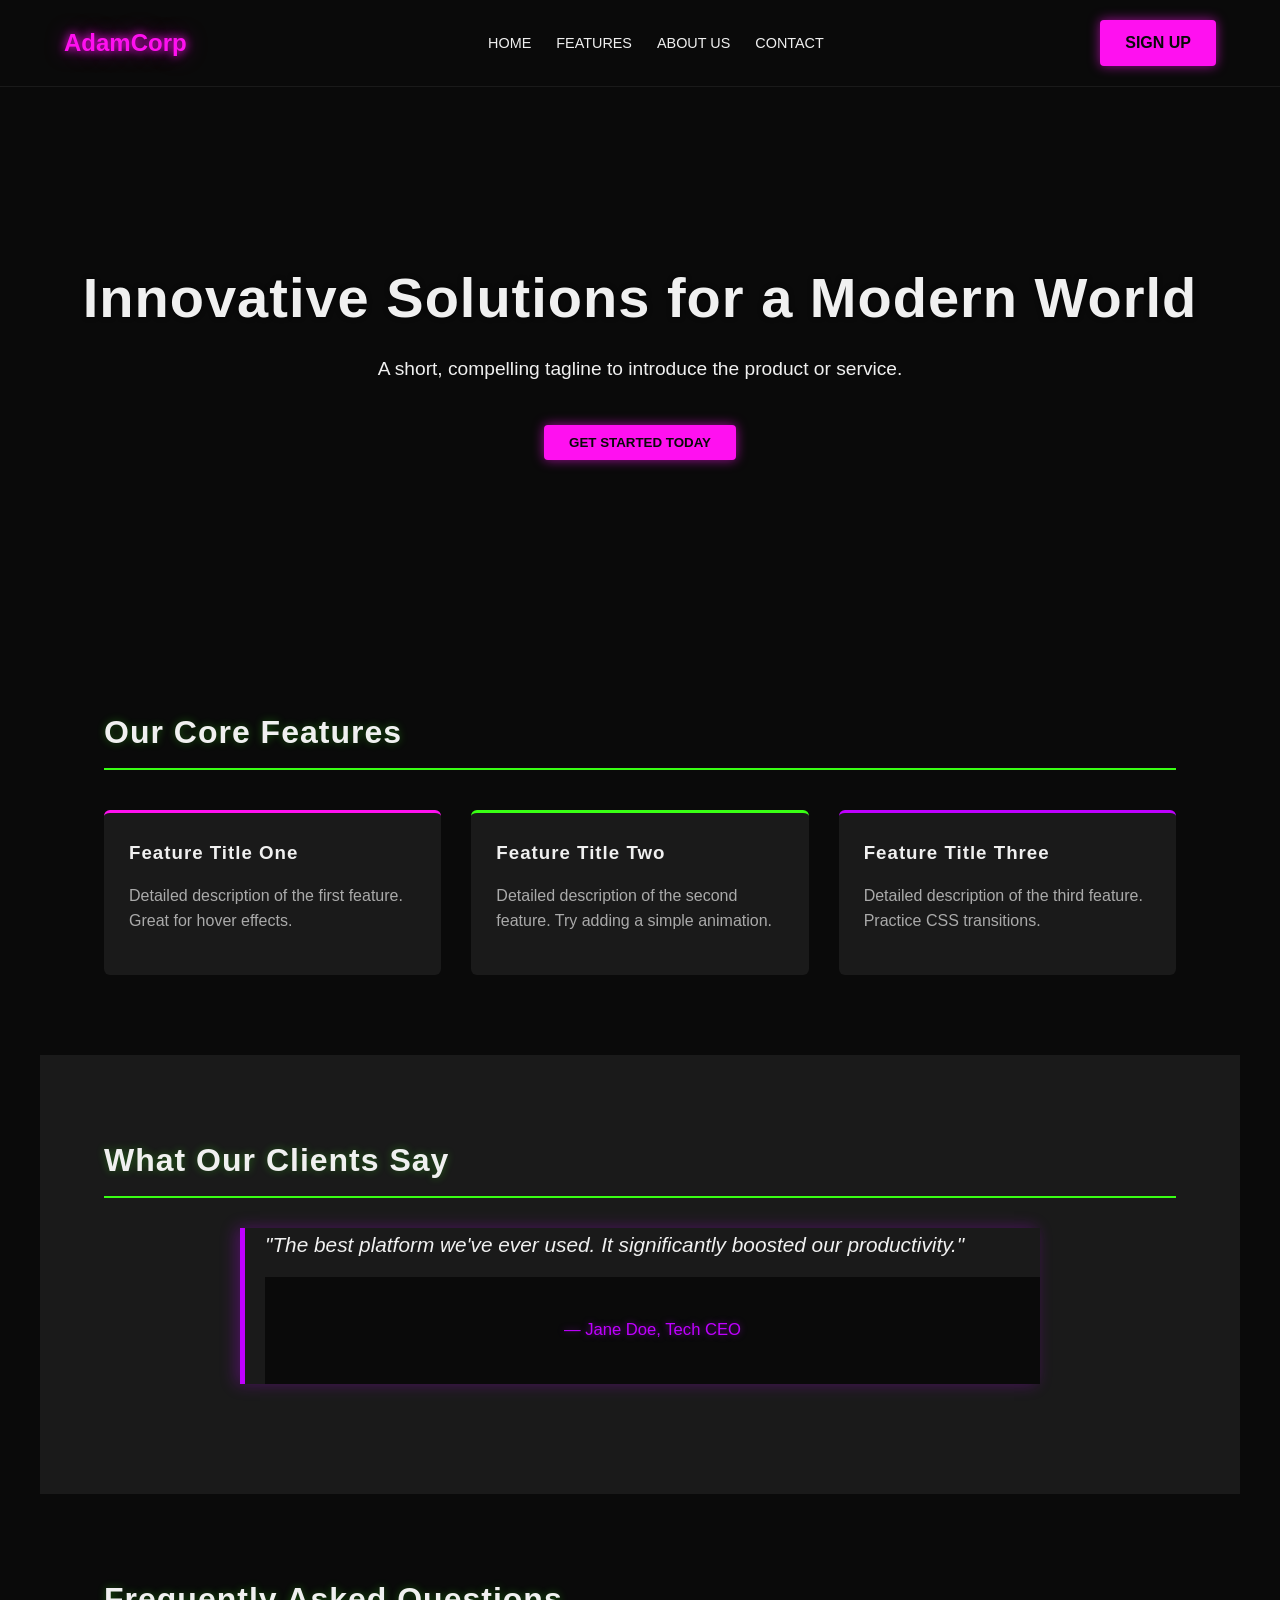
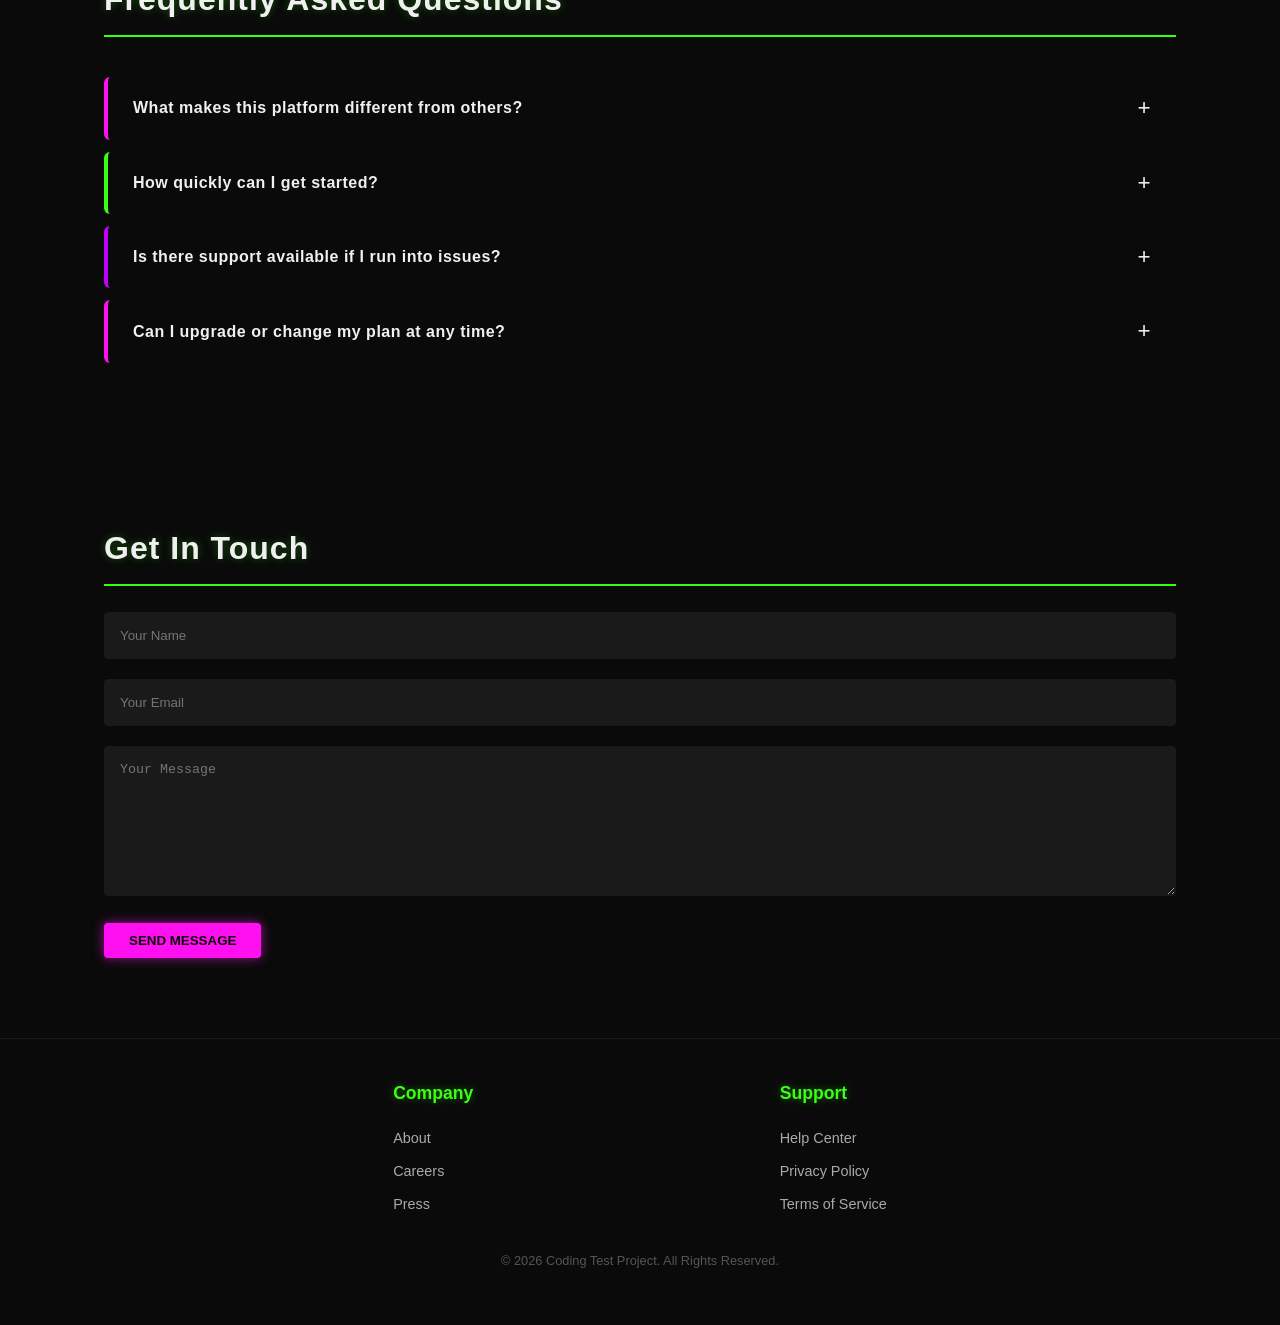
==== index.html @ 5b5d6c8f "c" ====
<!DOCTYPE html>
<html lang="en">
<head>
    <meta charset="UTF-8">
    <meta name="viewport" content="width=device-width, initial-scale=1.0">
    <title>Coding Practice Site</title>
    <link rel="stylesheet" href="style.css">

    <!-- FullStory Snippet -->
    <script>
        window['_fs_host'] = 'fullstory.com';
        window['_fs_script'] = 'edge.fullstory.com/s/fs.js';
        window['_fs_org'] = 'o-1DK6AA-na1';
        window['_fs_namespace'] = 'FS';
        !function(m,n,e,t,l,o,g,y){var s,f,a=function(h){
        return!(h in m)||(m.console&&m.console.log&&m.console.log('FullStory namespace conflict. Please set window["_fs_namespace"].'),!1)}(e)
        ;function p(b){var h,d=[];function j(){h&&(d.forEach((function(b){var d;try{d=b[h[0]]&&b[h[0]](h[1])}catch(h){return void(b[3]&&b[3](h))}
        d&&d.then?d.then(b[2],b[3]):b[2]&&b[2](d)})),d.length=0)}function r(b){return function(d){h||(h=[b,d],j())}}return b(r(0),r(1)),{
        then:function(b,h){return p((function(r,i){d.push([b,h,r,i]),j()}))}}}a&&(g=m[e]=function(){var b=function(b,d,j,r){function i(i,c){
        h(b,d,j,i,c,r)}r=r||2;var c,u=/Async$/;return u.test(b)?(b=b.replace(u,""),"function"==typeof Promise?new Promise(i):p(i)):h(b,d,j,c,c,r)}
        ;function h(h,d,j,r,i,c){return b._api?b._api(h,d,j,r,i,c):(b.q&&b.q.push([h,d,j,r,i,c]),null)}return b.q=[],b}(),y=function(b){function h(h){
        "function"==typeof h[4]&&h[4](new Error(b))}var d=g.q;if(d){for(var j=0;j<d.length;j++)h(d[j]);d.length=0,d.push=h}},function(){
        (o=n.createElement(t)).async=!0,o.crossOrigin="anonymous",o.src="https://"+l,o.onerror=function(){y("Error loading "+l)}
        ;var b=n.getElementsByTagName(t)[0];b&&b.parentNode?b.parentNode.insertBefore(o,b):n.head.appendChild(o)}(),function(){function b(){}
        function h(b,h,d){g(b,h,d,1)}function d(b,d,j){h("setProperties",{type:b,properties:d},j)}function j(b,h){d("user",b,h)}function r(b,h,d){j({
        uid:b},d),h&&j(h,d)}g.identify=r,g.setUserVars=j,g.identifyAccount=b,g.clearUserCookie=b,g.setVars=d,g.event=function(b,d,j){h("trackEvent",{
        name:b,properties:d},j)},g.anonymize=function(){r(!1)},g.shutdown=function(){h("shutdown")},g.restart=function(){h("restart")},
        g.log=function(b,d){h("log",{level:b,msg:d})},g.consent=function(b){h("setIdentity",{consent:!arguments.length||b})}}(),s="fetch",
        f="XMLHttpRequest",g._w={},g._w[f]=m[f],g._w[s]=m[s],m[s]&&(m[s]=function(){return g._w[s].apply(this,arguments)}),g._v="2.0.0")
        }(window,document,window._fs_namespace,"script",window._fs_script);
    </script>
</head>
<body>

    <header data-section="site-header">
        <div class="logo" data-id="logo">AdamCorp</div>
        <nav data-component="navigation" data-id="main-nav">
            <ul data-id="nav-list">
                <li><a href="#home"     data-component="link" data-id="home"     data-position="1">Home</a></li>
                <li><a href="#features" data-component="link" data-id="features" data-position="2">Features</a></li>
                <li><a href="#about"    data-component="link" data-id="about-us" data-position="3">About Us</a></li>
                <li><a href="#contact"  data-component="link" data-id="contact"  data-position="4">Contact</a></li>
            </ul>
        </nav>
        <a href="signup.html" class="cta-header" data-component="button" data-id="sign-up">Sign Up</a>
    </header>

    <main>

        <section id="home" class="hero" data-section="hero">
            <h1 data-id="hero-headline">Innovative Solutions for a Modern World</h1>
            <p data-id="hero-tagline">A short, compelling tagline to introduce the product or service.</p>
            <button class="cta-primary" data-component="button" data-id="get-started">Get Started Today</button>
        </section>

        <section id="features" class="section-padded" data-section="features">
            <h2 data-id="section-title">Our Core Features</h2>
            <div class="feature-grid" data-id="feature-list">
                <article class="feature-card" data-component="card" data-id="feature-title-one" data-position="1">
                    <h3 data-id="card-title">Feature Title One</h3>
                    <p data-id="card-description">Detailed description of the first feature. Great for hover effects.</p>
                </article>
                <article class="feature-card" data-component="card" data-id="feature-title-two" data-position="2">
                    <h3 data-id="card-title">Feature Title Two</h3>
                    <p data-id="card-description">Detailed description of the second feature. Try adding a simple animation.</p>
                </article>
                <article class="feature-card" data-component="card" data-id="feature-title-three" data-position="3">
                    <h3 data-id="card-title">Feature Title Three</h3>
                    <p data-id="card-description">Detailed description of the third feature. Practice CSS transitions.</p>
                </article>
            </div>
        </section>

        <section id="about" class="section-padded bg-light" data-section="testimonials">
            <h2 data-id="section-title">What Our Clients Say</h2>
            <blockquote class="testimonial" data-component="card" data-id="jane-doe-testimonial" data-position="1">
                "The best platform we've ever used. It significantly boosted our productivity."
                <footer data-id="attribution">— Jane Doe, Tech CEO</footer>
            </blockquote>
        </section>

        <section id="faq" class="section-padded" data-section="faq">
            <h2 data-id="section-title">Frequently Asked Questions</h2>
            <div class="accordion" data-id="faq-list">
                <div class="accordion-item"
                    data-component="accordion"
                    data-id="what-makes-platform-different"
                    data-position="1"
                    data-state="collapsed">
                    <button class="accordion-btn" data-component="button" data-id="accordion-trigger">
                        What makes this platform different from others?
                        <span class="accordion-icon">+</span>
                    </button>
                    <div class="accordion-content" data-id="accordion-content">
                        <p>Our platform is built with performance and simplicity in mind. Unlike other solutions, we focus on delivering a seamless experience without unnecessary complexity — so your team can focus on what actually matters.</p>
                    </div>
                </div>
                <div class="accordion-item"
                    data-component="accordion"
                    data-id="how-quickly-get-started"
                    data-position="2"
                    data-state="collapsed">
                    <button class="accordion-btn" data-component="button" data-id="accordion-trigger">
                        How quickly can I get started?
                        <span class="accordion-icon">+</span>
                    </button>
                    <div class="accordion-content" data-id="accordion-content">
                        <p>Most users are up and running within minutes. Our onboarding process is straightforward, and our documentation covers everything you need from initial setup through to advanced configuration.</p>
                    </div>
                </div>
                <div class="accordion-item"
                    data-component="accordion"
                    data-id="is-there-support-available"
                    data-position="3"
                    data-state="collapsed">
                    <button class="accordion-btn" data-component="button" data-id="accordion-trigger">
                        Is there support available if I run into issues?
                        <span class="accordion-icon">+</span>
                    </button>
                    <div class="accordion-content" data-id="accordion-content">
                        <p>Absolutely. We offer dedicated support via our help centre, live chat, and email. Our team typically responds within a few hours, and our community forum is active around the clock.</p>
                    </div>
                </div>
                <div class="accordion-item"
                    data-component="accordion"
                    data-id="can-i-upgrade-or-change-plan"
                    data-position="4"
                    data-state="collapsed">
                    <button class="accordion-btn" data-component="button" data-id="accordion-trigger">
                        Can I upgrade or change my plan at any time?
                        <span class="accordion-icon">+</span>
                    </button>
                    <div class="accordion-content" data-id="accordion-content">
                        <p>Yes, plans are fully flexible. You can upgrade, downgrade, or cancel at any time from your account settings. Changes take effect immediately, and any unused credit is automatically applied to your next billing cycle.</p>
                    </div>
                </div>
            </div>
        </section>

        <section id="contact" class="section-padded" data-section="contact">
            <h2 data-id="section-title">Get In Touch</h2>
            <form id="contact-form" data-component="form" data-id="contact-form">
                <input type="text"   placeholder="Your Name"    required data-id="name-input">
                <input type="email"  placeholder="Your Email"   required data-id="email-input">
                <textarea placeholder="Your Message" data-id="message-input"></textarea>
                <button type="submit" class="cta-primary" data-component="button" data-id="send-message">Send Message</button>
            </form>
        </section>

    </main>

    <footer data-section="site-footer">
        <div class="footer-links" data-id="footer-links">
            <div class="footer-col" data-component="navigation" data-id="company-nav">
                <h4 data-id="nav-title">Company</h4>
                <ul data-id="nav-list">
                    <li><a href="#" data-component="link" data-id="about"    data-position="1">About</a></li>
                    <li><a href="#" data-component="link" data-id="careers"  data-position="2">Careers</a></li>
                    <li><a href="#" data-component="link" data-id="press"    data-position="3">Press</a></li>
                </ul>
            </div>
            <div class="footer-col" data-component="navigation" data-id="support-nav">
                <h4 data-id="nav-title">Support</h4>
                <ul data-id="nav-list">
                    <li><a href="#" data-component="link" data-id="help-center"      data-position="1">Help Center</a></li>
                    <li><a href="#" data-component="link" data-id="privacy-policy"   data-position="2">Privacy Policy</a></li>
                    <li><a href="#" data-component="link" data-id="terms-of-service" data-position="3">Terms of Service</a></li>
                </ul>
            </div>
        </div>
        <div class="copyright" data-id="copyright">
            <p>&copy; 2026 Coding Test Project. All Rights Reserved.</p>
        </div>
    </footer>

    <script src="script.js"></script>

    <!-- FullStory Guides and Surveys -->
    <script>
    (function (w, d, s) {
        var a = d.getElementsByTagName('head')[0];
        var r = d.createElement('script');
        r.async = 1;
        r.src = s;
        r.setAttribute('id', 'usetifulScript');
        r.dataset.orgId = "o-1DK6AA-na1";
        r.dataset.apiHostname = "https://guides.fullstory.com";
        a.appendChild(r);
    })(window, document, "https://guides.fullstory.com/dist/gs.js");
    </script>
</body>
</html>
---- style.css ----
/* ----------------------------------
   1. GLOBAL VARIABLES & RESET
---------------------------------- */
:root {
    /* Neon Color Palette */
    --color-dark: #0a0a0a;        /* Main background (Deep black) */
    --color-medium-dark: #1a1a1a; /* Section background/Borders */
    --color-light: #F0F0F0;       /* Main text (Off-white) */
    --color-neon-pink: #FF10F0;   /* Neon pink (primary accent) */
    --color-neon-green: #39FF14;  /* Neon green (secondary accent) */
    --color-neon-purple: #BF00FF; /* Neon purple (tertiary accent) */
    --color-accent: var(--color-neon-pink);
    --font-primary: 'Arial', sans-serif;
}

* {
    box-sizing: border-box;
    margin: 0;
    padding: 0;
}

body {
    font-family: var(--font-primary);
    background-color: var(--color-dark);
    color: var(--color-light);
    line-height: 1.6;
}

/* Base Typography */
h1, h2, h3 {
    margin-bottom: 0.8em;
    color: var(--color-light);
    letter-spacing: 1px;
}

h1 { font-size: 2.8em; }
h2 { font-size: 2.0em; border-bottom: 2px solid var(--color-neon-green); padding-bottom: 10px; text-shadow: 0 0 8px rgba(57, 255, 20, 0.3); }
p { margin-bottom: 1em; color: #AAAAAA; /* Slightly subdued for body text */ }

a {
    color: var(--color-accent);
    text-decoration: none;
    transition: color 0.3s;
}

a:hover {
    color: var(--color-light);
}

/* Reusable Padding Class */
.section-padded {
    padding: 80px 5%;
    max-width: 1200px;
    margin: 0 auto;
}

/* ----------------------------------
   2. HEADER & NAVIGATION STYLES
---------------------------------- */
header {
    background-color: var(--color-dark);
    border-bottom: 1px solid var(--color-medium-dark);
    display: flex;
    justify-content: space-between;
    align-items: center;
    padding: 20px 5%;
}

.logo {
    font-size: 1.5em;
    font-weight: bold;
    color: var(--color-neon-pink);
    text-shadow: 0 0 10px var(--color-neon-pink), 0 0 20px rgba(255, 16, 240, 0.5);
}

nav ul {
    list-style: none;
    display: flex;
}

nav ul li {
    margin-left: 25px;
}

nav ul li a {
    color: var(--color-light);
    text-transform: uppercase;
    font-size: 0.9em;
}

nav ul li a:hover {
    color: var(--color-neon-purple);
    text-shadow: 0 0 8px var(--color-neon-purple);
}

/* ----------------------------------
   3. CTA BUTTON STYLES
---------------------------------- */
.cta-header, .cta-primary {
    background-color: var(--color-neon-pink);
    color: var(--color-dark);
    padding: 10px 25px;
    border: none;
    border-radius: 4px;
    cursor: pointer;
    font-weight: bold;
    text-transform: uppercase;
    transition: background-color 0.3s, box-shadow 0.3s;
    box-shadow: 0 0 12px rgba(255, 16, 240, 0.6);
}

.cta-primary:hover, .cta-header:hover {
    background-color: var(--color-neon-purple);
    box-shadow: 0 0 20px rgba(191, 0, 255, 0.8);
}

/* ----------------------------------
   4. HERO SECTION
---------------------------------- */
.hero {
    background: url('placeholder-dark-image.jpg') no-repeat center center/cover;
    height: 60vh; /* Viewport height */
    display: flex;
    flex-direction: column;
    justify-content: center;
    align-items: center;
    text-align: center;
    padding: 20px;
}

.hero h1 {
    font-size: 3.5em;
    margin-bottom: 0.2em;
    text-shadow: 0 0 5px rgba(0, 0, 0, 0.7); /* Adds contrast over image */
}

.hero p {
    font-size: 1.2em;
    margin-bottom: 40px;
    color: var(--color-light);
}

/* ----------------------------------
   5. FEATURES/CONTENT SECTIONS
---------------------------------- */
.bg-light {
    background-color: var(--color-medium-dark);
}

.feature-grid {
    display: grid;
    grid-template-columns: repeat(auto-fit, minmax(300px, 1fr)); /* Responsive grid */
    gap: 30px;
    margin-top: 40px;
}

.feature-card {
    background-color: var(--color-medium-dark);
    padding: 25px;
    border-radius: 6px;
    border-top: 3px solid var(--color-neon-pink);
    transition: transform 0.3s, box-shadow 0.3s;
}

.feature-card:nth-child(1) { border-top-color: var(--color-neon-pink); }
.feature-card:nth-child(2) { border-top-color: var(--color-neon-green); }
.feature-card:nth-child(3) { border-top-color: var(--color-neon-purple); }

.feature-card:hover {
    transform: translateY(-5px);
}

.feature-card:nth-child(1):hover { box-shadow: 0 4px 20px rgba(255, 16, 240, 0.3); }
.feature-card:nth-child(2):hover { box-shadow: 0 4px 20px rgba(57, 255, 20, 0.3); }
.feature-card:nth-child(3):hover { box-shadow: 0 4px 20px rgba(191, 0, 255, 0.3); }

/* Testimonial Style */
.testimonial {
    font-style: italic;
    font-size: 1.3em;
    margin: 30px auto;
    max-width: 800px;
    padding-left: 20px;
    border-left: 5px solid var(--color-neon-purple);
    box-shadow: -4px 0 15px rgba(191, 0, 255, 0.3);
}

.testimonial footer {
    margin-top: 15px;
    font-size: 0.8em;
    font-style: normal;
    color: var(--color-neon-purple);
    text-shadow: 0 0 6px rgba(191, 0, 255, 0.5);
}

.image-full-width {
    width: 100%;
    max-height: 400px;
    object-fit: cover;
    margin-top: 40px;
    border: 1px solid var(--color-neon-green);
    box-shadow: 0 0 15px rgba(57, 255, 20, 0.25);
}

/* ----------------------------------
   6. ACCORDION
---------------------------------- */
.accordion {
    margin-top: 40px;
    display: flex;
    flex-direction: column;
    gap: 12px;
}

.accordion-item {
    border-radius: 6px;
    overflow: hidden;
    border-left: 4px solid var(--color-neon-pink);
    background-color: var(--color-dark);
    transition: box-shadow 0.3s;
}

.accordion-item:nth-child(2) { border-left-color: var(--color-neon-green); }
.accordion-item:nth-child(3) { border-left-color: var(--color-neon-purple); }
.accordion-item:nth-child(4) { border-left-color: var(--color-neon-pink); }

.accordion-item.open:nth-child(1) { box-shadow: -4px 0 20px rgba(255, 16, 240, 0.4), 0 4px 20px rgba(255, 16, 240, 0.15); }
.accordion-item.open:nth-child(2) { box-shadow: -4px 0 20px rgba(57, 255, 20, 0.4), 0 4px 20px rgba(57, 255, 20, 0.15); }
.accordion-item.open:nth-child(3) { box-shadow: -4px 0 20px rgba(191, 0, 255, 0.4), 0 4px 20px rgba(191, 0, 255, 0.15); }
.accordion-item.open:nth-child(4) { box-shadow: -4px 0 20px rgba(255, 16, 240, 0.4), 0 4px 20px rgba(255, 16, 240, 0.15); }

.accordion-btn {
    width: 100%;
    background: none;
    border: none;
    color: var(--color-light);
    padding: 20px 25px;
    text-align: left;
    font-size: 1em;
    font-weight: bold;
    cursor: pointer;
    display: flex;
    justify-content: space-between;
    align-items: center;
    letter-spacing: 0.5px;
    transition: color 0.3s;
}

.accordion-item:nth-child(1) .accordion-btn:hover { color: var(--color-neon-pink); }
.accordion-item:nth-child(2) .accordion-btn:hover { color: var(--color-neon-green); }
.accordion-item:nth-child(3) .accordion-btn:hover { color: var(--color-neon-purple); }
.accordion-item:nth-child(4) .accordion-btn:hover { color: var(--color-neon-pink); }

.accordion-icon {
    font-size: 1.4em;
    font-weight: 300;
    transition: transform 0.3s, color 0.3s;
    line-height: 1;
}

.accordion-item.open .accordion-icon {
    transform: rotate(45deg);
}

.accordion-item:nth-child(1).open .accordion-icon { color: var(--color-neon-pink); }
.accordion-item:nth-child(2).open .accordion-icon { color: var(--color-neon-green); }
.accordion-item:nth-child(3).open .accordion-icon { color: var(--color-neon-purple); }
.accordion-item:nth-child(4).open .accordion-icon { color: var(--color-neon-pink); }

.accordion-content {
    max-height: 0;
    overflow: hidden;
    transition: max-height 0.4s ease, padding 0.3s ease;
    padding: 0 25px;
}

.accordion-item.open .accordion-content {
    max-height: 300px;
    padding: 0 25px 20px;
}

/* ----------------------------------
   8. SIGNUP PAGE
---------------------------------- */
.signup-main {
    min-height: calc(100vh - 140px);
    display: flex;
    align-items: center;
    justify-content: center;
    padding: 60px 5%;
}

.signup-card {
    background-color: var(--color-medium-dark);
    border-radius: 10px;
    padding: 50px 45px;
    width: 100%;
    max-width: 520px;
    border-top: 3px solid var(--color-neon-pink);
    box-shadow: 0 0 40px rgba(255, 16, 240, 0.1);
}

.signup-heading {
    font-size: 2em;
    margin-bottom: 0.3em;
    color: var(--color-light);
}

.signup-subtext {
    color: #AAAAAA;
    margin-bottom: 35px;
    font-size: 0.95em;
}

.form-group {
    margin-bottom: 22px;
}

.form-group label {
    display: block;
    margin-bottom: 7px;
    font-size: 0.85em;
    text-transform: uppercase;
    letter-spacing: 0.8px;
    color: #AAAAAA;
}

.form-group input {
    width: 100%;
    padding: 14px 16px;
    background-color: var(--color-dark);
    border: 1px solid #333333;
    color: var(--color-light);
    border-radius: 5px;
    font-size: 0.95em;
    transition: border-color 0.3s, box-shadow 0.3s;
    outline: none;
}

.form-group:nth-child(odd) input:focus {
    border-color: var(--color-neon-pink);
    box-shadow: 0 0 0 3px rgba(255, 16, 240, 0.15), 0 0 12px rgba(255, 16, 240, 0.2);
}

.form-group:nth-child(even) input:focus {
    border-color: var(--color-neon-green);
    box-shadow: 0 0 0 3px rgba(57, 255, 20, 0.15), 0 0 12px rgba(57, 255, 20, 0.2);
}

.form-group:nth-child(5) input:focus,
.form-group:nth-child(6) input:focus {
    border-color: var(--color-neon-purple);
    box-shadow: 0 0 0 3px rgba(191, 0, 255, 0.15), 0 0 12px rgba(191, 0, 255, 0.2);
}

.form-checkbox {
    display: flex;
    align-items: flex-start;
    gap: 12px;
    margin-bottom: 28px;
}

.form-checkbox input[type="checkbox"] {
    margin-top: 3px;
    accent-color: var(--color-neon-pink);
    width: 16px;
    height: 16px;
    flex-shrink: 0;
    cursor: pointer;
}

.form-checkbox label {
    font-size: 0.85em;
    color: #AAAAAA;
    line-height: 1.5;
}

.signup-submit {
    width: 100%;
    padding: 14px;
    font-size: 1em;
}

.signup-login-link {
    text-align: center;
    margin-top: 24px;
    margin-bottom: 0;
    font-size: 0.9em;
    color: #AAAAAA;
}

/* ----------------------------------
   9. CONTACT FORM
---------------------------------- */
#contact-form input,
#contact-form textarea {
    width: 100%;
    padding: 15px;
    margin-bottom: 20px;
    background-color: var(--color-medium-dark);
    border: 1px solid var(--color-medium-dark);
    color: var(--color-light);
    border-radius: 4px;
}

#contact-form textarea {
    resize: vertical;
    min-height: 150px;
}

/* ----------------------------------
   10. FOOTER STYLES
---------------------------------- */
footer {
    background-color: var(--color-dark);
    border-top: 1px solid var(--color-medium-dark);
    padding: 40px 5%;
    text-align: center;
}

.footer-links {
    display: flex;
    justify-content: space-around;
    max-width: 800px;
    margin: 0 auto 30px;
    text-align: left;
}

.footer-col h4 {
    color: var(--color-neon-green);
    margin-bottom: 15px;
    font-size: 1.1em;
    text-shadow: 0 0 8px rgba(57, 255, 20, 0.4);
}

.footer-col ul {
    list-style: none;
}

.footer-col ul li a {
    color: #AAAAAA;
    display: block;
    padding: 5px 0;
    font-size: 0.9em;
}

.copyright p {
    margin-top: 20px;
    font-size: 0.8em;
    color: #555555;
}
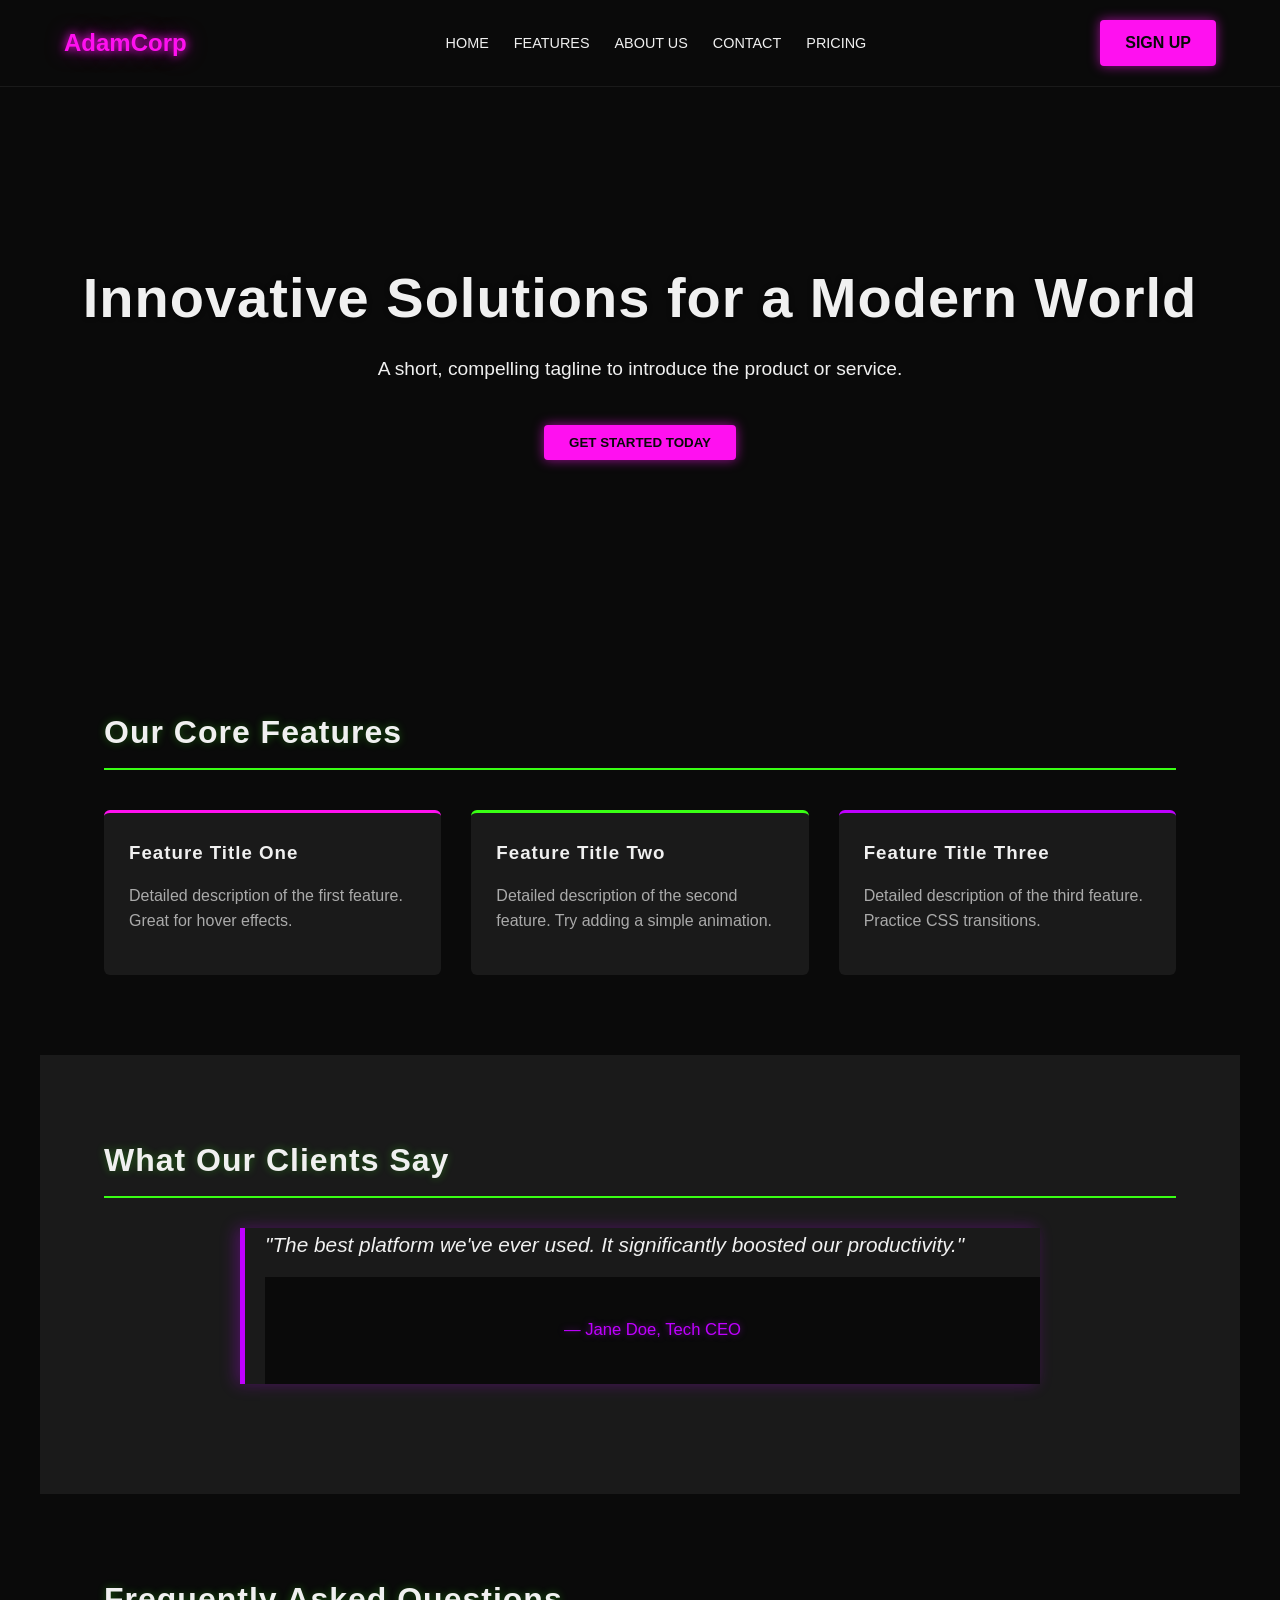
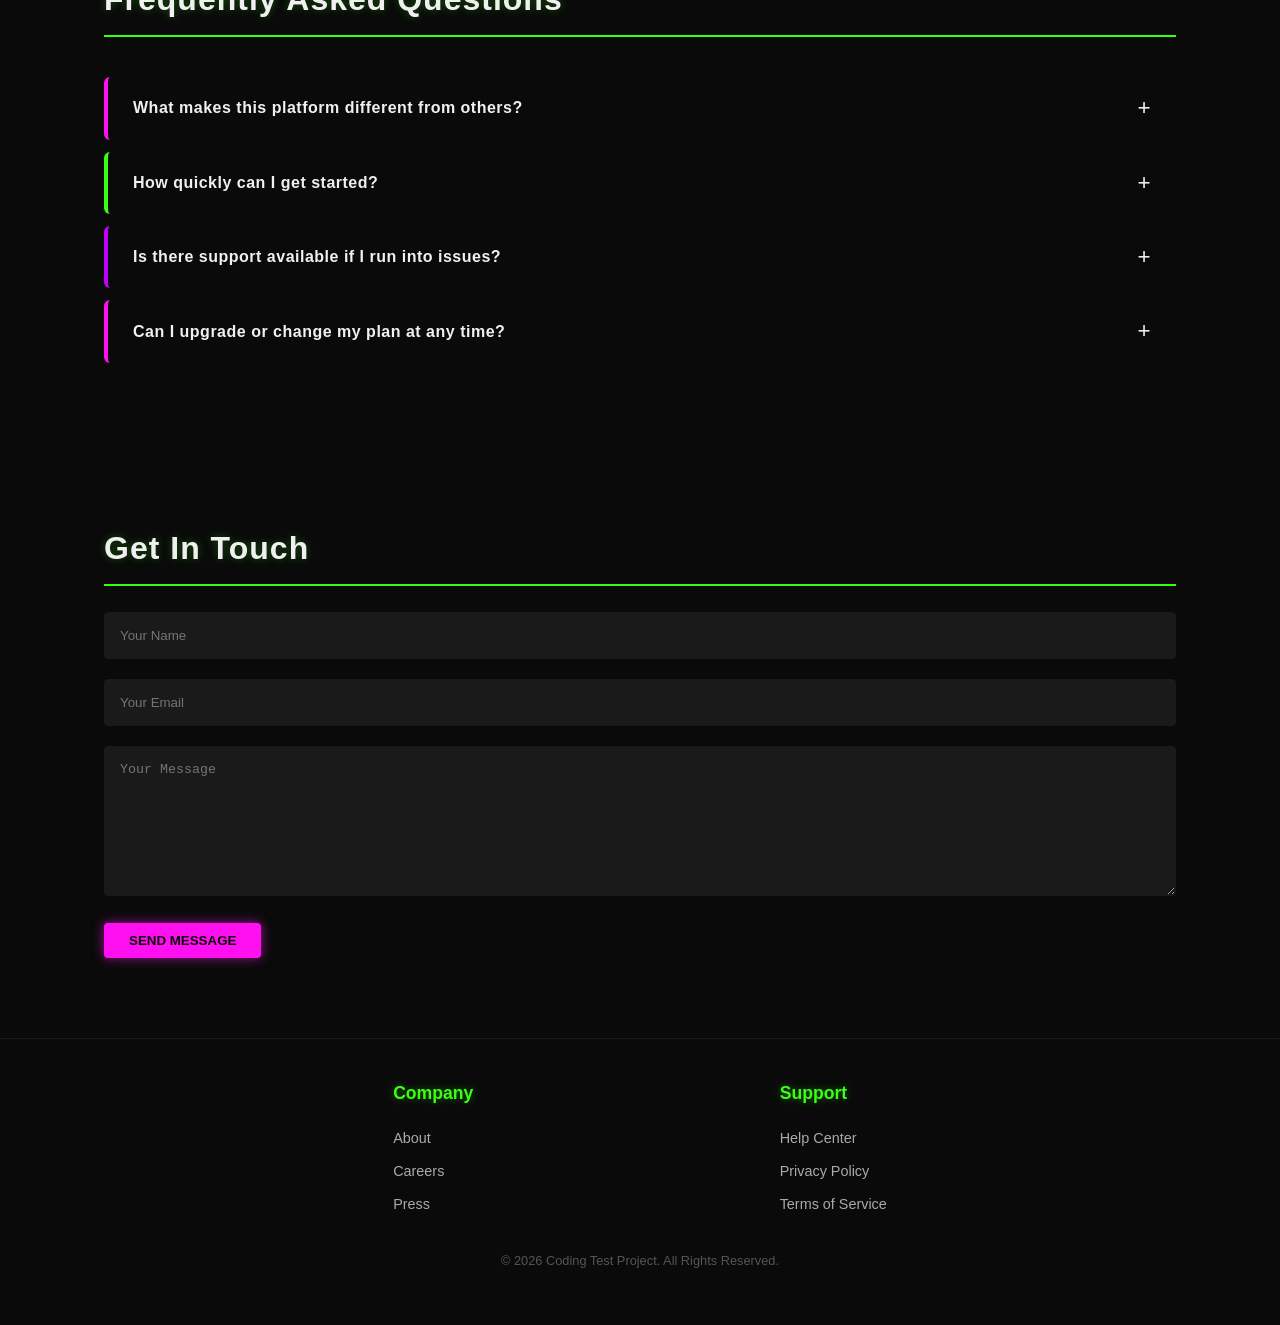
==== commit fc3c5e3a: "c" ====
--- a/index.html
+++ b/index.html
@@ -29,6 +29,13 @@
         f="XMLHttpRequest",g._w={},g._w[f]=m[f],g._w[s]=m[s],m[s]&&(m[s]=function(){return g._w[s].apply(this,arguments)}),g._v="2.0.0")
         }(window,document,window._fs_namespace,"script",window._fs_script);
     </script>
+
+    <!-- FullStory Pages API -->
+    <script>
+        FS.setVars('page', {
+            pageName: 'Landing Page'
+        });
+    </script>
 </head>
 <body>
 
@@ -40,6 +47,7 @@
                 <li><a href="#features" data-component="link" data-id="features" data-position="2">Features</a></li>
                 <li><a href="#about"    data-component="link" data-id="about-us" data-position="3">About Us</a></li>
                 <li><a href="#contact"  data-component="link" data-id="contact"  data-position="4">Contact</a></li>
+                <li><a href="checkout.html" data-component="link" data-id="pricing" data-position="5">Pricing</a></li>
             </ul>
         </nav>
         <a href="signup.html" class="cta-header" data-component="button" data-id="sign-up">Sign Up</a>
@@ -50,7 +58,7 @@
         <section id="home" class="hero" data-section="hero">
             <h1 data-id="hero-headline">Innovative Solutions for a Modern World</h1>
             <p data-id="hero-tagline">A short, compelling tagline to introduce the product or service.</p>
-            <button class="cta-primary" data-component="button" data-id="get-started">Get Started Today</button>
+            <button class="cta-primary" data-component="button" data-id="get-started" onclick="window.location.href='checkout.html'">Get Started Today</button>
         </section>
 
         <section id="features" class="section-padded" data-section="features">
--- a/style.css
+++ b/style.css
@@ -71,6 +71,28 @@
     font-weight: bold;
     color: var(--color-neon-pink);
     text-shadow: 0 0 10px var(--color-neon-pink), 0 0 20px rgba(255, 16, 240, 0.5);
+    transition: color 0.15s, text-shadow 0.15s;
+    cursor: default;
+    position: relative;
+    z-index: 1;
+}
+
+.logo:hover {
+    color: #ff80ff;
+    text-shadow:
+        0 0 6px #fff,
+        0 0 12px #FF10F0,
+        0 0 25px #FF10F0,
+        0 0 50px rgba(255, 16, 240, 0.7),
+        0 0 90px rgba(255, 16, 240, 0.35);
+    animation: logoChargeFlicker 0.08s infinite;
+}
+
+@keyframes logoChargeFlicker {
+    0%, 100% { opacity: 1; }
+    45%       { opacity: 0.88; }
+    50%       { opacity: 1; }
+    80%       { opacity: 0.92; }
 }
 
 nav ul {
@@ -183,6 +205,12 @@
     padding-left: 20px;
     border-left: 5px solid var(--color-neon-purple);
     box-shadow: -4px 0 15px rgba(191, 0, 255, 0.3);
+    transition: transform 0.3s, box-shadow 0.3s;
+}
+
+.testimonial:hover {
+    transform: translateY(-5px);
+    box-shadow: -4px 0 25px rgba(191, 0, 255, 0.6), 0 4px 20px rgba(191, 0, 255, 0.3);
 }
 
 .testimonial footer {
@@ -448,4 +476,380 @@
     margin-top: 20px;
     font-size: 0.8em;
     color: #555555;
+}
+
+/* ----------------------------------
+   11. CHECKOUT PAGE
+---------------------------------- */
+
+.checkout-main {
+    max-width: 960px;
+    margin: 0 auto;
+    padding: 60px 5% 100px;
+}
+
+/* Progress Stepper */
+.checkout-progress {
+    display: flex;
+    align-items: center;
+    justify-content: center;
+    margin-bottom: 52px;
+}
+
+.progress-step {
+    display: flex;
+    flex-direction: column;
+    align-items: center;
+    gap: 8px;
+}
+
+.step-number {
+    width: 42px;
+    height: 42px;
+    border-radius: 50%;
+    border: 2px solid #333;
+    display: flex;
+    align-items: center;
+    justify-content: center;
+    font-weight: bold;
+    font-size: 0.9em;
+    color: #555;
+    transition: border-color 0.35s, background-color 0.35s, color 0.35s, box-shadow 0.35s;
+}
+
+.step-label {
+    font-size: 0.72em;
+    text-transform: uppercase;
+    letter-spacing: 0.9px;
+    color: #555;
+    transition: color 0.35s;
+    white-space: nowrap;
+}
+
+.progress-step.active .step-number {
+    border-color: var(--color-neon-pink);
+    background-color: var(--color-neon-pink);
+    color: var(--color-dark);
+    box-shadow: 0 0 16px rgba(255, 16, 240, 0.55);
+}
+
+.progress-step.active .step-label {
+    color: var(--color-neon-pink);
+}
+
+.progress-step.completed .step-number {
+    border-color: var(--color-neon-green);
+    background-color: var(--color-neon-green);
+    color: var(--color-dark);
+    box-shadow: 0 0 12px rgba(57, 255, 20, 0.4);
+}
+
+.progress-step.completed .step-label {
+    color: var(--color-neon-green);
+}
+
+.progress-connector {
+    width: 80px;
+    height: 2px;
+    background-color: #2a2a2a;
+    margin: 0 8px 24px;
+    transition: background-color 0.4s, box-shadow 0.4s;
+}
+
+.progress-connector.filled {
+    background-color: var(--color-neon-green);
+    box-shadow: 0 0 6px rgba(57, 255, 20, 0.4);
+}
+
+/* Steps wrapper */
+.checkout-steps-wrapper {
+    position: relative;
+}
+
+.checkout-step {
+    display: none;
+}
+
+.checkout-step.active {
+    display: block;
+    animation: slideInStep 0.38s ease forwards;
+}
+
+@keyframes slideInStep {
+    from { opacity: 0; transform: translateX(32px); }
+    to   { opacity: 1; transform: translateX(0); }
+}
+
+/* Checkout Cards */
+.checkout-card {
+    background-color: var(--color-medium-dark);
+    border-radius: 10px;
+    padding: 50px 46px;
+    width: 100%;
+    max-width: 560px;
+    margin: 0 auto;
+    border-top: 3px solid var(--color-neon-pink);
+    box-shadow: 0 0 40px rgba(255, 16, 240, 0.07);
+}
+
+.checkout-card--wide {
+    max-width: 880px;
+}
+
+.checkout-card h2 {
+    font-size: 1.8em;
+    margin-bottom: 0.3em;
+    border-bottom: none;
+    text-shadow: none;
+    padding-bottom: 0;
+}
+
+.checkout-card > p,
+.checkout-card form > p {
+    color: #AAAAAA;
+    margin-bottom: 30px;
+    font-size: 0.95em;
+}
+
+/* Two-column form row */
+.form-row-two {
+    display: grid;
+    grid-template-columns: 1fr 1fr;
+    gap: 20px;
+}
+
+/* Step / continue buttons */
+.step-btn {
+    width: 100%;
+    padding: 14px;
+    font-size: 1em;
+    margin-top: 6px;
+}
+
+/* Product Grid */
+.product-grid {
+    display: grid;
+    grid-template-columns: repeat(auto-fit, minmax(220px, 1fr));
+    gap: 18px;
+    margin-bottom: 26px;
+}
+
+.product-card {
+    background-color: var(--color-dark);
+    border-radius: 8px;
+    padding: 26px 22px;
+    border: 2px solid #222;
+    cursor: pointer;
+    transition: border-color 0.25s, box-shadow 0.25s, transform 0.25s;
+    user-select: none;
+}
+
+.product-card:hover {
+    border-color: #3a3a3a;
+    transform: translateY(-3px);
+}
+
+.product-card.selected {
+    border-color: var(--color-neon-pink);
+    box-shadow: 0 0 22px rgba(255, 16, 240, 0.22), inset 0 0 18px rgba(255, 16, 240, 0.04);
+    transform: translateY(-3px);
+}
+
+.product-card h3 {
+    font-size: 1.05em;
+    margin-bottom: 0.4em;
+    color: var(--color-light);
+}
+
+.product-badge {
+    display: inline-block;
+    font-size: 0.68em;
+    font-weight: bold;
+    text-transform: uppercase;
+    letter-spacing: 1px;
+    padding: 3px 11px;
+    border-radius: 20px;
+    margin-bottom: 14px;
+}
+
+.product-badge--pink {
+    background-color: rgba(255, 16, 240, 0.12);
+    color: var(--color-neon-pink);
+    border: 1px solid rgba(255, 16, 240, 0.35);
+}
+
+.product-badge--green {
+    background-color: rgba(57, 255, 20, 0.08);
+    color: var(--color-neon-green);
+    border: 1px solid rgba(57, 255, 20, 0.35);
+}
+
+.product-badge--purple {
+    background-color: rgba(191, 0, 255, 0.1);
+    color: var(--color-neon-purple);
+    border: 1px solid rgba(191, 0, 255, 0.35);
+}
+
+.product-price {
+    font-size: 2.1em;
+    font-weight: bold;
+    color: var(--color-light);
+    margin: 10px 0 16px;
+    line-height: 1;
+}
+
+.product-price span {
+    font-size: 0.42em;
+    font-weight: normal;
+    color: #666;
+}
+
+.product-features {
+    list-style: none;
+    padding: 0;
+    margin: 0;
+}
+
+.product-features li {
+    font-size: 0.84em;
+    color: #888;
+    padding: 4px 0 4px 18px;
+    position: relative;
+}
+
+.product-features li::before {
+    content: '→';
+    position: absolute;
+    left: 0;
+    color: #444;
+    font-size: 0.9em;
+}
+
+.product-card.selected .product-features li::before {
+    color: var(--color-neon-pink);
+}
+
+/* Selection summary */
+.selection-summary {
+    background-color: rgba(255, 16, 240, 0.05);
+    border: 1px solid rgba(255, 16, 240, 0.18);
+    border-radius: 6px;
+    padding: 14px 18px;
+    font-size: 0.9em;
+    color: #AAAAAA;
+    margin-bottom: 22px;
+    min-height: 50px;
+    display: flex;
+    align-items: center;
+}
+
+.selection-summary strong {
+    color: var(--color-light);
+}
+
+/* Order summary */
+.order-summary {
+    background-color: var(--color-dark);
+    border-radius: 8px;
+    padding: 20px 22px;
+    margin-bottom: 28px;
+    border: 1px solid #222;
+}
+
+.order-row {
+    display: flex;
+    justify-content: space-between;
+    padding: 8px 0;
+    border-bottom: 1px solid #1c1c1c;
+    font-size: 0.9em;
+    color: #AAAAAA;
+}
+
+.order-total {
+    display: flex;
+    justify-content: space-between;
+    padding-top: 14px;
+    font-size: 1.05em;
+    font-weight: bold;
+    color: var(--color-light);
+}
+
+.order-total span:last-child {
+    color: var(--color-neon-green);
+    text-shadow: 0 0 8px rgba(57, 255, 20, 0.4);
+}
+
+/* Purchase button */
+.purchase-btn {
+    width: 100%;
+    padding: 16px;
+    font-size: 1.05em;
+    margin-top: 8px;
+    transition: background-color 0.3s, box-shadow 0.3s, opacity 0.3s, transform 0.15s;
+}
+
+.purchase-btn:not(:disabled):hover {
+    transform: translateY(-2px);
+}
+
+.purchase-btn:disabled {
+    background-color: #252525;
+    color: #484848;
+    cursor: not-allowed;
+    box-shadow: none;
+    opacity: 1;
+}
+
+/* Success overlay */
+.success-overlay {
+    position: fixed;
+    inset: 0;
+    background-color: rgba(10, 10, 10, 0.93);
+    z-index: 9998;
+    display: flex;
+    align-items: center;
+    justify-content: center;
+    opacity: 0;
+    transition: opacity 0.5s ease;
+}
+
+.success-overlay.visible {
+    opacity: 1;
+}
+
+.success-card {
+    background-color: var(--color-medium-dark);
+    border-radius: 12px;
+    padding: 62px 52px;
+    text-align: center;
+    max-width: 480px;
+    width: 90%;
+    border-top: 3px solid var(--color-neon-green);
+    box-shadow: 0 0 60px rgba(57, 255, 20, 0.12);
+    animation: scaleIn 0.4s ease forwards;
+}
+
+@keyframes scaleIn {
+    from { transform: scale(0.88); opacity: 0; }
+    to   { transform: scale(1);    opacity: 1; }
+}
+
+.success-icon {
+    font-size: 3.8em;
+    margin-bottom: 18px;
+    filter: drop-shadow(0 0 14px rgba(255, 16, 240, 0.85));
+    display: block;
+}
+
+.success-card h2 {
+    font-size: 2em;
+    color: var(--color-neon-green);
+    text-shadow: 0 0 14px rgba(57, 255, 20, 0.5);
+    border-bottom: none;
+    padding-bottom: 0;
+    margin-bottom: 0.4em;
+}
+
+.success-card p {
+    margin-bottom: 36px;
 }
